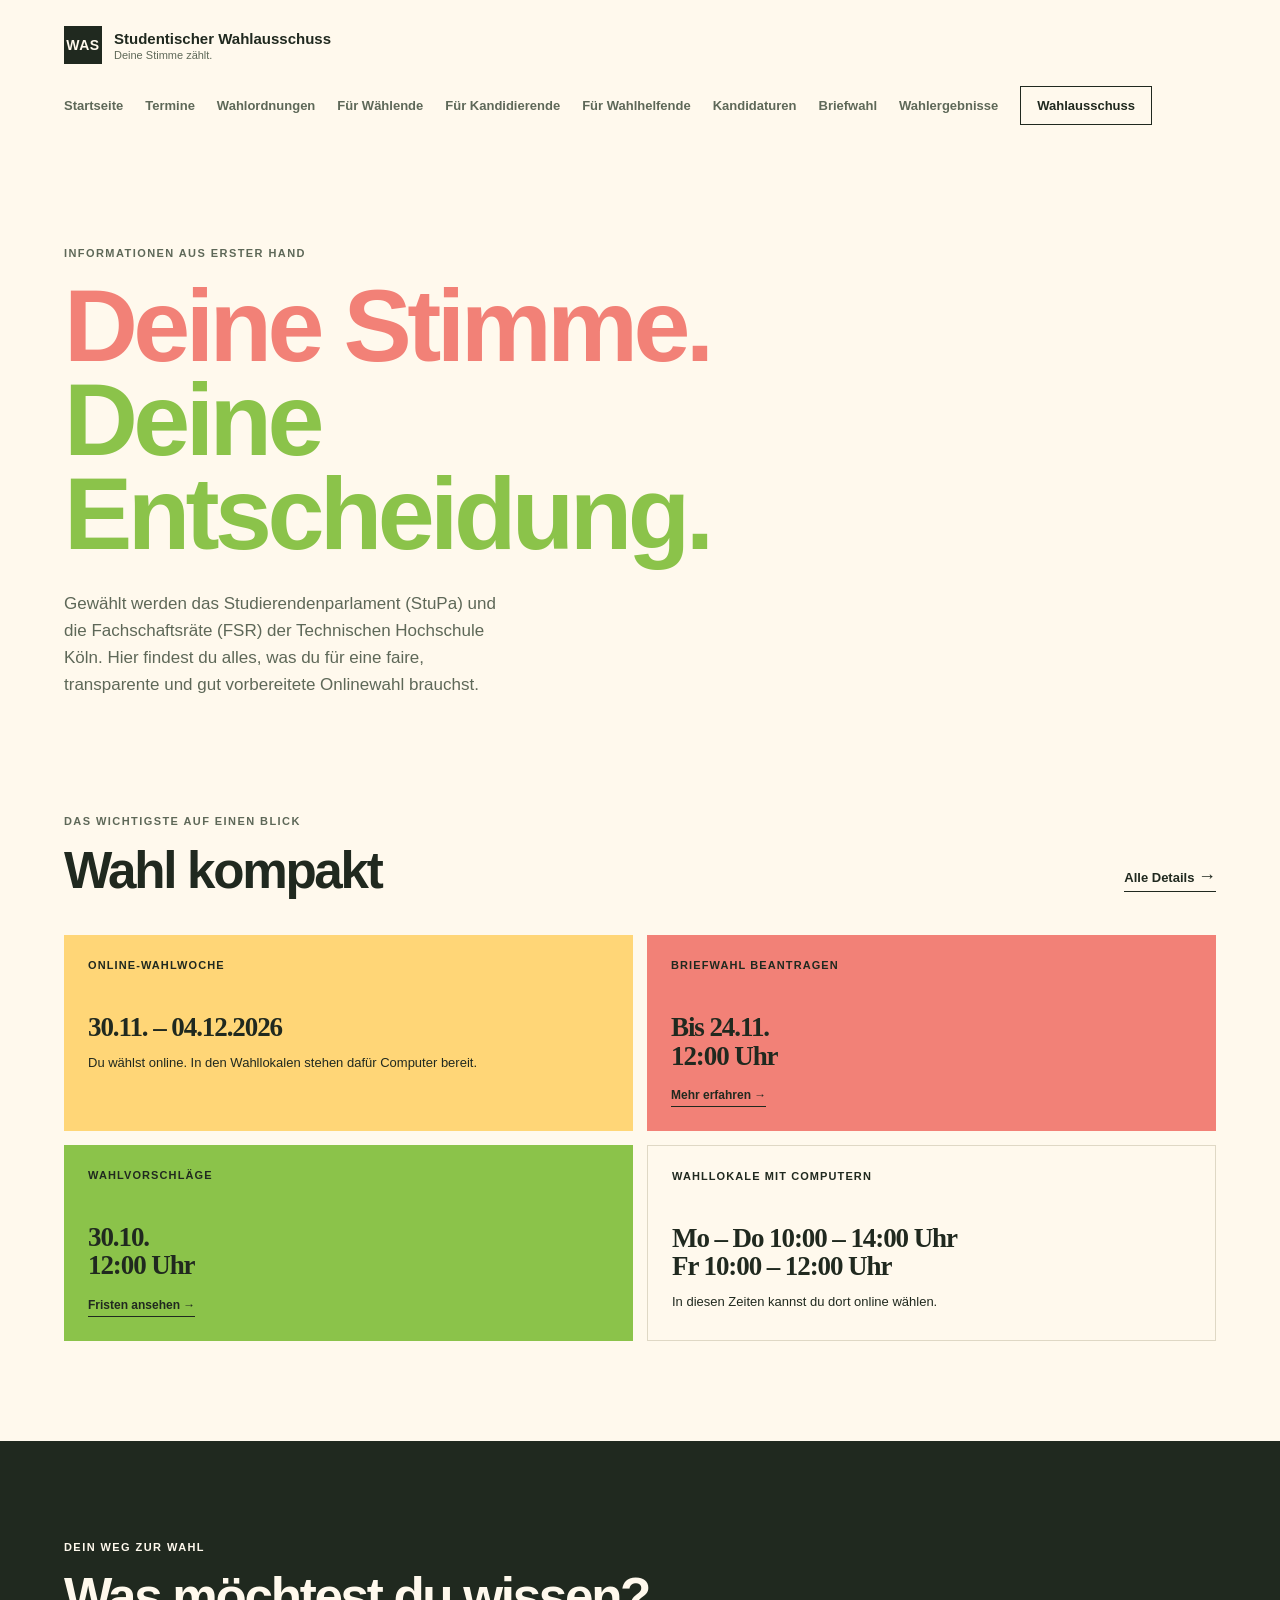
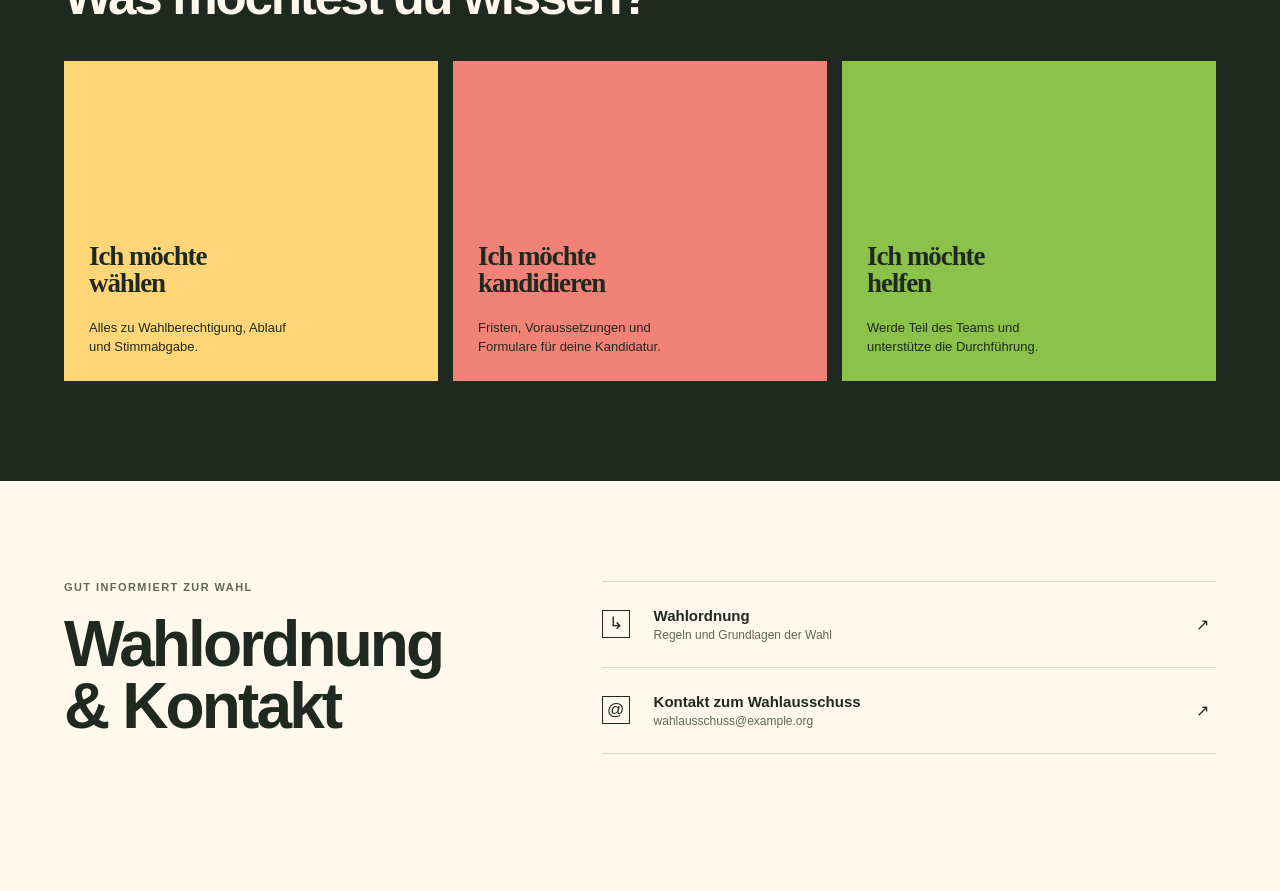
==== index.html @ cf27ba17 "Initial website for student election committee" ====
<!doctype html>
<html lang="de">
  <head>
    <meta charset="UTF-8" />
    <meta name="viewport" content="width=device-width, initial-scale=1.0" />
    <meta name="description" content="Informationen zur Wahl, den Fristen und dem Wahlausschuss." />
    <title>Wahlausschuss | Deine Wahl</title>
    <link rel="stylesheet" href="styles.css" />
    <script src="script.js" defer></script>
  </head>
  <body>
    <header class="site-header">
      <a class="brand" href="#start" aria-label="Startseite Studentischer Wahlausschuss">
        <span class="brand-mark">WAS</span>
        <span><strong>Studentischer Wahlausschuss</strong><small>Deine Stimme zählt.</small></span>
      </a>
      <button class="menu-toggle" type="button" aria-expanded="false" aria-controls="site-nav">Menü</button>
      <nav id="site-nav" class="site-nav" aria-label="Hauptnavigation">
        <a href="index.html">Startseite</a>
        <a href="termine.html">Termine</a>
        <a href="wahlordnungen.html">Wahlordnungen</a>
        <a href="waehlende.html">Für Wählende</a>
        <a href="kandidierende.html">Für Kandidierende</a>
        <a href="wahlhelfende.html">Für Wahlhelfende</a>
        <a href="kandidaturen.html">Kandidaturen</a>
        <a href="briefwahl.html">Briefwahl</a>
        <a href="wahlergebnisse.html">Wahlergebnisse</a>
        <a class="nav-cta" href="wahlausschuss.html">Wahlausschuss</a>
      </nav>
    </header>

    <main id="start">
      <section class="hero" aria-labelledby="hero-title">
        <div class="hero-copy">
          <p class="eyebrow">Informationen aus erster Hand</p>
          <h1 id="hero-title"><span>Deine Stimme.</span><br /><em>Deine Entscheidung.</em></h1>
          <p class="hero-intro">Gewählt werden das Studierendenparlament (StuPa) und die Fachschaftsräte (FSR) der Technischen Hochschule Köln. Hier findest du alles, was du für eine faire, transparente und gut vorbereitete Onlinewahl brauchst.</p>
        </div>
      </section>

      <section class="section facts-section" aria-labelledby="facts-title">
        <div class="section-heading compact"><p class="eyebrow">Das wichtigste auf einen Blick</p><h2 id="facts-title">Wahl kompakt</h2><a class="text-link" href="termine.html">Alle Details <span>→</span></a></div>
        <div class="facts-grid">
          <article class="fact-card fact-card-wide"><span class="fact-label">Online-Wahlwoche</span><strong>30.11. – 04.12.2026</strong><p>Du wählst online. In den Wahllokalen stehen dafür Computer bereit.</p></article>
          <article class="fact-card"><span class="fact-label">Briefwahl beantragen</span><strong>Bis 24.11.<br />12:00 Uhr</strong><a class="text-link" href="briefwahl.html">Mehr erfahren →</a></article>
          <article class="fact-card"><span class="fact-label">Wahlvorschläge</span><strong>30.10.<br />12:00 Uhr</strong><a class="text-link" href="termine.html">Fristen ansehen →</a></article>
          <article class="fact-card fact-card-wide"><span class="fact-label">Wahllokale mit Computern</span><strong>Mo – Do 10:00 – 14:00 Uhr<br />Fr 10:00 – 12:00 Uhr</strong><p>In diesen Zeiten kannst du dort online wählen.</p></article>
        </div>
      </section>

      <section id="wahl" class="section choice-section" aria-labelledby="wahl-title">
        <div class="section-heading compact"><p class="eyebrow">Dein Weg zur Wahl</p><h2 id="wahl-title">Was möchtest du wissen?</h2></div>
        <div class="choice-grid">
          <a class="choice-card choice-yellow" href="waehlende.html"><h3>Ich möchte wählen</h3><p>Alles zu Wahlberechtigung, Ablauf und Stimmabgabe.</p></a>
          <a class="choice-card choice-coral" href="kandidierende.html"><h3>Ich möchte kandidieren</h3><p>Fristen, Voraussetzungen und Formulare für deine Kandidatur.</p></a>
          <a class="choice-card choice-ink" href="wahlhelfende.html"><h3>Ich möchte helfen</h3><p>Werde Teil des Teams und unterstütze die Durchführung.</p></a>
        </div>
      </section>

      <section id="service" class="section service-section" aria-labelledby="service-title">
        <div><p class="eyebrow">Gut informiert zur Wahl</p><h2 id="service-title">Wahlordnung<br />& Kontakt</h2></div>
        <div class="resource-list">
          <a href="wahlordnungen.html"><span class="resource-icon">↳</span><span><strong>Wahlordnung</strong><small>Regeln und Grundlagen der Wahl</small></span><span>↗</span></a>
          <a id="kontakt" href="mailto:wahlausschuss@example.org"><span class="resource-icon">@</span><span><strong>Kontakt zum Wahlausschuss</strong><small>wahlausschuss@example.org</small></span><span>↗</span></a>
        </div>
      </section>
    </main>

    
  </body>
</html>
---- styles.css ----
.facts-grid { display: grid; gap: 14px; grid-template-columns: repeat(2, 1fr); }.fact-card { background: var(--yellow); min-height: 190px; padding: 24px; }.fact-card:nth-child(2) { background: var(--coral); }.fact-card:nth-child(3) { background: var(--green); }.fact-card:nth-child(4) { background: var(--paper); border: 1px solid var(--line); }.fact-label { display: block; font-size: 11px; font-weight: 700; letter-spacing: .1em; text-transform: uppercase; }.fact-card strong { display: block; font-family: 'Space Grotesk'; font-size: 27px; letter-spacing: -.04em; line-height: 1.05; margin-top: 42px; }.fact-card p { font-size: 13px; line-height: 1.4; margin: 12px 0 0; }.fact-card .text-link { font-size: 12px; margin-top: 18px; }
.location-grid { display: grid; gap: 14px; grid-template-columns: repeat(3, 1fr); margin-top: 58px; }.location-card { background: var(--green); min-height: 170px; padding: 24px; }.location-card:nth-child(2) { background: var(--coral); }.location-card:nth-child(3) { background: var(--yellow); }.location-card h2 { font-family: 'Space Grotesk'; font-size: 23px; margin: 34px 0 12px; }.location-card p { font-size: 14px; line-height: 1.5; margin: 0; }
@import url('https://fonts.googleapis.com/css2?family=DM+Sans:wght@400;500;600;700&family=Space+Grotesk:wght@500;600;700&display=swap');

:root { --paper: #fff9ed; --ink: #20291f; --muted: #5e6858; --line: #dfd8c5; --green: #8BC34A; --coral: #F28177; --yellow: #FFD677; }
* { box-sizing: border-box; }
html { scroll-behavior: smooth; }
body { margin: 0; color: var(--ink); background: var(--paper); font-family: 'DM Sans', sans-serif; }
a { color: inherit; text-decoration: none; }
.site-header { align-items: center; display: grid; grid-template-columns: 1fr auto; max-width: 1280px; margin: auto; padding: 26px 5vw; }
.brand { align-items: center; display: flex; gap: 12px; }
.brand-mark { align-items: center; background: var(--ink); color: var(--paper); display: inline-flex; font-family: 'Space Grotesk', sans-serif; font-size: 14px; font-weight: 700; height: 38px; justify-content: center; letter-spacing: .04em; width: 38px; }
.brand strong, .brand small { display: block; }.brand strong { font-size: 15px; }.brand small { color: var(--muted); font-size: 11px; margin-top: 2px; }
.site-nav { align-items: center; display: flex; flex-wrap: wrap; font-size: 13px; font-weight: 600; gap: 12px 22px; grid-column: 1 / -1; justify-content: flex-start; margin-top: 22px; }.site-nav a:not(.nav-cta) { color: var(--muted); }.nav-cta { border: 1px solid var(--ink); padding: 11px 16px; }
.menu-toggle { display: none; }
.hero { margin: 60px auto 0; max-width: 1280px; min-height: 390px; padding: 0 5vw; }.hero-copy { max-width: 860px; padding-top: 36px; }.eyebrow { color: var(--muted); font-size: 11px; font-weight: 700; letter-spacing: .13em; margin: 0 0 20px; text-transform: uppercase; }
h1, h2, h3, p { margin-top: 0; } h1, h2 { font-family: 'Space Grotesk', sans-serif; letter-spacing: -.045em; }
h1 { font-size: clamp(54px, 8vw, 108px); line-height: .92; margin-bottom: 28px; max-width: 800px; } h1 span { color: var(--coral); } h1 em { color: var(--green); font-style: normal; }.hero-intro { color: var(--muted); font-size: 17px; line-height: 1.6; max-width: 440px; }
.hero-actions { align-items: center; display: flex; gap: 28px; margin-top: 35px; }.button { display: inline-flex; gap: 28px; padding: 15px 18px; }.button-dark { background: var(--ink); color: var(--paper); }.button span, .text-link span { font-size: 18px; }.text-link { border-bottom: 1px solid currentColor; font-size: 13px; font-weight: 700; padding-bottom: 4px; }
.section { max-width: 1280px; margin: auto; padding: 100px 5vw; }.section-heading { align-items: end; display: grid; grid-template-columns: 1fr auto; margin-bottom: 35px; }.section-heading .eyebrow, .section-heading h2 { grid-column: 1; }.section-heading .eyebrow { margin-bottom: 14px; }.section-heading h2 { font-size: clamp(35px, 4vw, 54px); margin-bottom: 0; }.section-heading .text-link { grid-column: 2; grid-row: 2; margin-bottom: 8px; }
.timeline { border-top: 1px solid var(--line); }.timeline-item { align-items: center; border-bottom: 1px solid var(--line); display: grid; gap: 35px; grid-template-columns: 140px 1fr 30px; min-height: 120px; padding: 15px 0; }.timeline-item time { align-items: baseline; display: flex; gap: 9px; }.timeline-item time b { font-family: 'Space Grotesk'; font-size: 38px; }.timeline-item time span { color: var(--muted); font-size: 12px; }.timeline-item h3 { font-size: 18px; margin-bottom: 6px; }.timeline-item p { color: var(--muted); font-size: 13px; margin: 0; }.tag { background: var(--green); font-size: 10px; font-weight: 700; padding: 5px 8px; text-transform: uppercase; }.is-current h3 { margin-top: 10px; }.item-arrow { font-size: 22px; }
.choice-section { background: var(--ink); max-width: none; padding-left: max(5vw, calc((100vw - 1180px) / 2)); padding-right: max(5vw, calc((100vw - 1180px) / 2)); }.choice-section h2, .choice-section .eyebrow { color: var(--paper); }.choice-grid { display: grid; gap: 15px; grid-template-columns: repeat(3, 1fr); }.choice-card { min-height: 320px; padding: 25px; position: relative; transition: transform .2s ease; }.choice-card:hover { transform: translateY(-6px); }.choice-yellow { background: var(--yellow); }.choice-coral { background: var(--coral); }.choice-ink { background: var(--green); }.card-number { font-size: 11px; font-weight: 700; }.card-icon { font-size: 31px; position: absolute; right: 24px; top: 22px; }.choice-card h3 { bottom: 84px; font-family: 'Space Grotesk'; font-size: 27px; letter-spacing: -.04em; line-height: 1; margin: 0; position: absolute; max-width: 180px; }.choice-card p { bottom: 25px; font-size: 13px; line-height: 1.4; margin: 0; max-width: 220px; position: absolute; }.card-arrow { bottom: 24px; font-size: 23px; position: absolute; right: 25px; }
.service-section { display: grid; gap: 10vw; grid-template-columns: .8fr 1.2fr; }.service-section h2 { font-size: clamp(40px, 5vw, 67px); line-height: .98; }.resource-list { border-top: 1px solid var(--line); }.resource-list a { align-items: center; border-bottom: 1px solid var(--line); display: grid; gap: 18px; grid-template-columns: 34px 1fr 20px; min-height: 86px; }.resource-icon { border: 1px solid var(--ink); font-size: 17px; height: 28px; line-height: 26px; text-align: center; width: 28px; }.resource-list strong, .resource-list small { display: block; }.resource-list strong { font-size: 15px; }.resource-list small { color: var(--muted); font-size: 12px; margin-top: 4px; }.site-footer { border-top: 1px solid var(--line); color: var(--muted); display: flex; font-size: 11px; gap: 30px; justify-content: space-between; margin: 0 5vw; padding: 24px 0; }
@media (max-width: 700px) { .site-header { display: flex; padding: 20px 6vw; }.menu-toggle { background: none; border: 1px solid var(--ink); display: block; font: inherit; font-size: 12px; padding: 9px 12px; }.site-nav { background: var(--paper); border-bottom: 1px solid var(--line); display: none; flex-direction: column; gap: 20px; grid-column: auto; left: 0; margin-top: 0; padding: 25px 6vw; position: absolute; right: 0; top: 78px; z-index: 3; }.site-nav.is-open { display: flex; }.hero { display: block; margin-top: 25px; min-height: auto; padding: 0 6vw 70px; }.hero-copy { padding-top: 25px; }.section { padding: 70px 6vw; }.section-heading { display: block; }.section-heading .text-link { display: inline-block; margin-top: 22px; }.timeline-item { gap: 15px; grid-template-columns: 95px 1fr 20px; }.timeline-item time { display: block; }.timeline-item time b, .timeline-item time span { display: block; }.timeline-item time b { font-size: 30px; }.timeline-item h3 { font-size: 15px; }.choice-grid, .service-section { grid-template-columns: 1fr; }.choice-card { min-height: 250px; }.service-section { gap: 45px; }.site-footer { align-items: flex-start; flex-direction: column; gap: 8px; margin: 0 6vw; } }

.page-main { min-height: calc(100vh - 150px); }
.page-hero { background: var(--yellow); margin: 55px auto 0; max-width: 1180px; padding: 74px 7vw 82px; }
.page-hero.color-coral { background: var(--coral); }
.page-hero.color-green { background: var(--green); }
.page-callout { margin: 58px auto; max-width: 1180px; padding: 0 7vw; }.page-callout .callout { margin-top: 0; padding: 28px; }.page-callout .callout-coral { background: var(--coral); }.page-callout .callout-coral p { color: var(--ink); }
.briefwahl-copy { align-items: start; gap: 80px; }.briefwahl-copy > div { max-width: 460px; }.briefwahl-copy h2 { font-size: 28px; }.briefwahl-copy ul { color: var(--muted); display: grid; font-size: 14px; gap: 8px; line-height: 1.6; margin: 18px 0 22px; padding-left: 20px; }.briefwahl-copy li { font-size: inherit; padding-left: 4px; }.briefwahl-deadline { color: var(--ink) !important; font-family: 'DM Sans', sans-serif; font-size: clamp(16px, 7vw, 28px) !important; letter-spacing: 0; line-height: 1.2; margin: 18px 0 !important; white-space: nowrap; }
.briefwahl-copy { margin-top: -44px; }
.page-hero h1 { font-size: clamp(52px, 8vw, 94px); margin-bottom: 24px; }
.page-hero h1 em { color: var(--ink); }
.page-hero > p:last-child { font-size: 17px; line-height: 1.6; max-width: 500px; }
.page-content { margin: 0 auto; max-width: 1180px; padding: 74px 7vw 110px; }
.info-block { align-items: center; display: grid; gap: 45px; grid-template-columns: 150px 1fr; }
.highlight-block { background: var(--paper); border: 1px solid var(--line); padding: 28px; }
.date-big { font-family: 'Space Grotesk'; font-size: 58px; line-height: .88; }.date-big small { font-family: 'DM Sans'; font-size: 11px; letter-spacing: .1em; }
.info-block h2, .detail-list h2, .text-columns h2, .step-grid h2, .callout h2 { font-family: 'Space Grotesk'; font-size: 24px; letter-spacing: -.035em; margin: 14px 0 8px; }.info-block p, .detail-list p, .text-columns p, .step-grid p, .callout p { color: var(--muted); font-size: 14px; line-height: 1.6; margin-bottom: 0; }
.detail-list { border-top: 1px solid var(--line); margin-top: 48px; }.detail-list article { align-items: start; border-bottom: 1px solid var(--line); display: grid; gap: 40px; grid-template-columns: 145px 1fr; padding: 28px 0; }.detail-list time { font-family: 'Space Grotesk'; font-size: 18px; font-weight: 700; }.detail-list h2 { margin-top: 0; }
.resource-page { display: grid; gap: 14px; }.resource-panel { align-items: start; border-bottom: 1px solid var(--line); border-top: 1px solid var(--line); display: grid; gap: 18px; grid-template-columns: 35px 1fr; min-height: 90px; padding: 16px 0; }.resource-panel + .resource-panel { border-top: 0; }.resource-panel strong, .resource-panel small { display: block; }.resource-panel strong { font-size: 16px; }.resource-panel small { color: var(--muted); font-size: 12px; margin-top: 5px; }.resource-icon { align-items: center; display: inline-flex; height: 28px; justify-content: center; width: 28px; }.envelope-icon { border: 1px solid var(--ink); position: relative; }.envelope-icon::before, .envelope-icon::after { border-top: 1px solid var(--ink); content: ''; position: absolute; top: 10px; width: 13px; }.envelope-icon::before { left: 1px; transform: rotate(32deg); }.envelope-icon::after { right: 1px; transform: rotate(-32deg); }
.address-list .resource-panel > span:nth-child(2) { display: grid; align-content: start; gap: 8px; }.address-list .resource-panel strong + small { margin-top: 0; }.address-list .resource-panel small { white-space: nowrap; }.address-list .resource-panel small a { border: 0; display: inline; min-height: 0; padding: 0; white-space: inherit; }
.address-list { margin-top: 48px; }
.briefwahl-followup { margin-top: 48px !important; }.briefwahl-followup address { color: var(--muted); font-size: 14px; font-style: normal; line-height: 1.6; margin-top: 18px; }
.briefwahl-followup address { font-weight: 700; }
.candidate-content { padding-top: 58px; }.candidate-deadline { background: var(--coral); padding: 28px; }.candidate-deadline strong { display: block; font-family: 'Space Grotesk'; font-size: clamp(28px, 4vw, 48px); letter-spacing: -.04em; margin: 18px 0 10px; }.candidate-deadline p { color: var(--ink); font-size: 14px; line-height: 1.6; margin: 0; max-width: 650px; }.candidate-columns { margin-top: 58px; }.candidate-columns h2, .candidate-section h2 { margin-top: 0; }.candidate-steps { color: var(--muted); display: grid; gap: 14px; font-size: 14px; line-height: 1.6; margin: 0; padding-left: 22px; }.candidate-section { border-top: 1px solid var(--line); margin-top: 70px; padding-top: 45px; }.candidate-section > .eyebrow { margin-bottom: 14px; }.candidate-section > h2 { font-size: clamp(28px, 4vw, 42px); margin-bottom: 18px; }.candidate-section > p { color: var(--muted); font-size: 14px; line-height: 1.6; max-width: 720px; }.support-grid { display: grid; gap: 14px; grid-template-columns: repeat(2, minmax(0, 1fr)); margin: 30px 0; max-width: 720px; }.support-grid > div { align-items: center; background: var(--green); display: flex; gap: 18px; padding: 22px; }.support-grid > div:last-child { background: var(--yellow); }.support-grid strong { font-family: 'Space Grotesk'; font-size: 48px; letter-spacing: -.05em; }.support-grid span { font-size: 13px; line-height: 1.35; }.candidate-documents { border-top: 0; padding-top: 0; }.document-list { border-top: 1px solid var(--line); margin-top: 30px; max-width: 820px; }.document-list > div { align-items: center; border-bottom: 1px solid var(--line); display: grid; gap: 18px; grid-template-columns: 35px 1fr; min-height: 80px; }.document-list strong, .document-list small { display: block; }.document-list strong { font-size: 15px; }.document-list small { color: var(--muted); font-size: 12px; margin-top: 4px; }.self-presentation { background: var(--paper); border: 1px solid var(--line); padding: 34px; }.candidate-content > .callout { margin-top: 50px; }
.document-page { padding-top: 58px; }.document-intro h2 { font-size: 28px; margin: 0 0 10px; }.document-intro > p:last-child { color: var(--muted); font-size: 14px; line-height: 1.6; }.document-list-large { max-width: none; margin-top: 42px; }.document-list-large > a { align-items: center; border-bottom: 1px solid var(--line); display: grid; gap: 18px; grid-template-columns: 50px 1fr 25px; min-height: 92px; padding: 14px 0; }.document-list-large > a:first-child { border-top: 1px solid var(--line); }.document-list-large .resource-icon { background: var(--ink); color: var(--paper); font-size: 9px; font-weight: 700; height: 30px; letter-spacing: .04em; width: 38px; }.document-list-large strong, .document-list-large small { display: block; }.document-list-large strong { font-size: 16px; }.document-list-large small { color: var(--muted); font-size: 12px; margin-top: 5px; }.document-list-large > a > span:last-child { font-size: 22px; }
.document-placeholder { cursor: default; opacity: .7; }.document-placeholder > span:last-child { color: var(--muted); }.candidatures-note { margin-top: 58px; }
.voter-content { padding-top: 58px; }.voter-columns { margin-top: 0; }.voter-columns h2, .voter-section > h2 { margin-top: 0; }.voter-section { border-top: 1px solid var(--line); margin-top: 70px; padding-top: 45px; }.voter-section > .eyebrow { margin-bottom: 14px; }.voter-section > h2 { font-size: clamp(28px, 4vw, 42px); margin-bottom: 18px; }.voter-section > p { color: var(--muted); font-size: 14px; line-height: 1.6; max-width: 760px; }.voter-election { background: var(--paper); border: 1px solid var(--line); padding: 34px; }.voter-time { background: var(--green); margin-top: 30px; max-width: 620px; padding: 22px; }.voter-time strong { display: block; font-family: 'Space Grotesk'; font-size: clamp(28px, 4vw, 45px); letter-spacing: -.04em; margin: 14px 0 6px; }.voter-time p { font-size: 13px; margin: 0; }.opening-hours { margin-top: 28px; }.voter-briefwahl { background: var(--yellow); padding: 34px; }.voter-briefwahl > p { color: var(--ink); }.voter-briefwahl .button { margin-top: 14px; }.voter-newspaper .resource-panel { max-width: 700px; margin-top: 28px; }.voter-newspaper .resource-panel .resource-icon { background: var(--ink); color: var(--paper); font-size: 9px; font-weight: 700; height: 30px; width: 38px; }
.helper-content { padding-top: 58px; }.helper-callout { background: var(--coral); padding: 28px; }.helper-callout strong { display: block; font-family: 'Space Grotesk'; font-size: clamp(32px, 5vw, 56px); letter-spacing: -.05em; margin: 18px 0 10px; }.helper-callout p { color: var(--ink); font-size: 14px; line-height: 1.6; margin: 0; max-width: 650px; }.helper-columns { margin-top: 58px; }.helper-columns h2, .helper-section > h2 { margin-top: 0; }.helper-section { border-top: 1px solid var(--line); margin-top: 70px; padding-top: 45px; }.helper-section > .eyebrow { margin-bottom: 14px; }.helper-section > h2 { font-size: clamp(28px, 4vw, 42px); margin-bottom: 18px; }.helper-section > p { color: var(--muted); font-size: 14px; line-height: 1.6; max-width: 760px; }.helper-role-grid { display: grid; gap: 14px; grid-template-columns: repeat(2, 1fr); }.helper-role-grid article { background: var(--green); min-height: 300px; padding: 25px; }.helper-role-grid article:last-child { background: var(--yellow); }.helper-role-grid article > span { font-family: 'Space Grotesk'; font-size: 14px; font-weight: 700; }.helper-role-grid h3 { font-family: 'Space Grotesk'; font-size: 25px; margin: 56px 0 12px; }.helper-role-grid p { color: var(--ink); font-size: 14px; line-height: 1.55; }.helper-role-grid strong, .helper-role-grid small { display: block; }.helper-role-grid strong { font-family: 'Space Grotesk'; font-size: 21px; margin-top: 24px; }.helper-role-grid small { font-size: 12px; line-height: 1.5; margin-top: 5px; }.helper-list { color: var(--muted); display: grid; gap: 12px; font-size: 14px; line-height: 1.55; max-width: 760px; padding-left: 22px; }.helper-pay { background: var(--paper); border: 1px solid var(--line); padding: 34px; }.helper-pay > p { color: var(--ink); }.helper-apply { padding-bottom: 20px; }.helper-apply .button { margin-top: 10px; }.helper-pdf { max-width: 700px; margin-top: 30px; }
.committee-content { padding-top: 58px; }.committee-intro { max-width: 760px; }.committee-intro p, .committee-contact > p { color: var(--muted); font-size: 16px; line-height: 1.7; }.committee-section { border-top: 1px solid var(--line); margin-top: 70px; padding-top: 45px; }.committee-section > .eyebrow { margin-bottom: 14px; }.committee-section h2 { font-size: clamp(28px, 4vw, 42px); margin: 0 0 24px; }.member-list { border-top: 1px solid var(--line); list-style: none; margin: 0; max-width: 760px; padding: 0; }.member-list li { align-items: baseline; border-bottom: 1px solid var(--line); display: flex; font-size: 16px; justify-content: space-between; padding: 14px 0; }.member-list li span { color: var(--muted); font-size: 12px; }.committee-contact address { color: var(--muted); font-size: 14px; font-style: normal; line-height: 1.7; margin: 25px 0; }.contact-email { font-size: 17px; font-weight: 700; }
.candidate-note { margin-top: 28px !important; }
.text-columns { display: grid; gap: 70px; grid-template-columns: repeat(2, 1fr); margin-top: 70px; }.text-columns h2 { font-size: 28px; margin-top: 0; }.text-link { display: inline-block; margin-top: 20px; }.step-grid { display: grid; gap: 14px; grid-template-columns: repeat(3, 1fr); }.step-grid article { background: var(--paper); border-top: 4px solid var(--green); min-height: 220px; padding: 24px; }.step-grid article:nth-child(2) { border-color: var(--coral); }.step-grid article:nth-child(3) { border-color: var(--yellow); }.step-grid article > span { font-family: 'Space Grotesk'; font-size: 15px; font-weight: 700; }.step-grid h2 { font-size: 22px; margin-top: 50px; }.callout { background: var(--yellow); margin-top: 55px; padding: 30px; }.callout h2 { margin-top: 0; }.result-status { align-items: center; background: var(--green); display: flex; gap: 18px; padding: 25px; }.status-dot { background: var(--ink); border-radius: 50%; height: 12px; width: 12px; }.result-status strong { font-family: 'Space Grotesk'; font-size: 18px; }.result-status p { margin: 5px 0 0; }

@media (max-width: 700px) { .page-hero { margin-top: 25px; padding: 55px 6vw 60px; }.page-content { padding: 55px 6vw 80px; }.page-callout { margin: 40px auto; }.info-block, .detail-list article { gap: 20px; grid-template-columns: 90px 1fr; }.date-big { font-size: 42px; }.step-grid, .text-columns, .facts-grid, .location-grid { grid-template-columns: 1fr; }.text-columns { gap: 42px; margin-top: 45px; }.briefwahl-copy { margin-top: -27px; }.step-grid h2 { margin-top: 35px; } }

.page-content .briefwahl-copy { margin-top: -2px; }
@media (max-width: 700px) { .page-content .briefwahl-copy { margin-top: -5px; } }
@media (max-width: 700px) { .candidate-content { padding-top: 40px; }.candidate-columns { margin-top: 42px; }.support-grid { grid-template-columns: 1fr; }.self-presentation { padding: 25px; }.voter-content { padding-top: 40px; }.voter-election, .voter-briefwahl { padding: 25px; }.voter-section { margin-top: 48px; padding-top: 34px; } }
@media (max-width: 700px) { .helper-content { padding-top: 40px; }.helper-columns { margin-top: 42px; }.helper-role-grid { grid-template-columns: 1fr; }.helper-pay { padding: 25px; } }
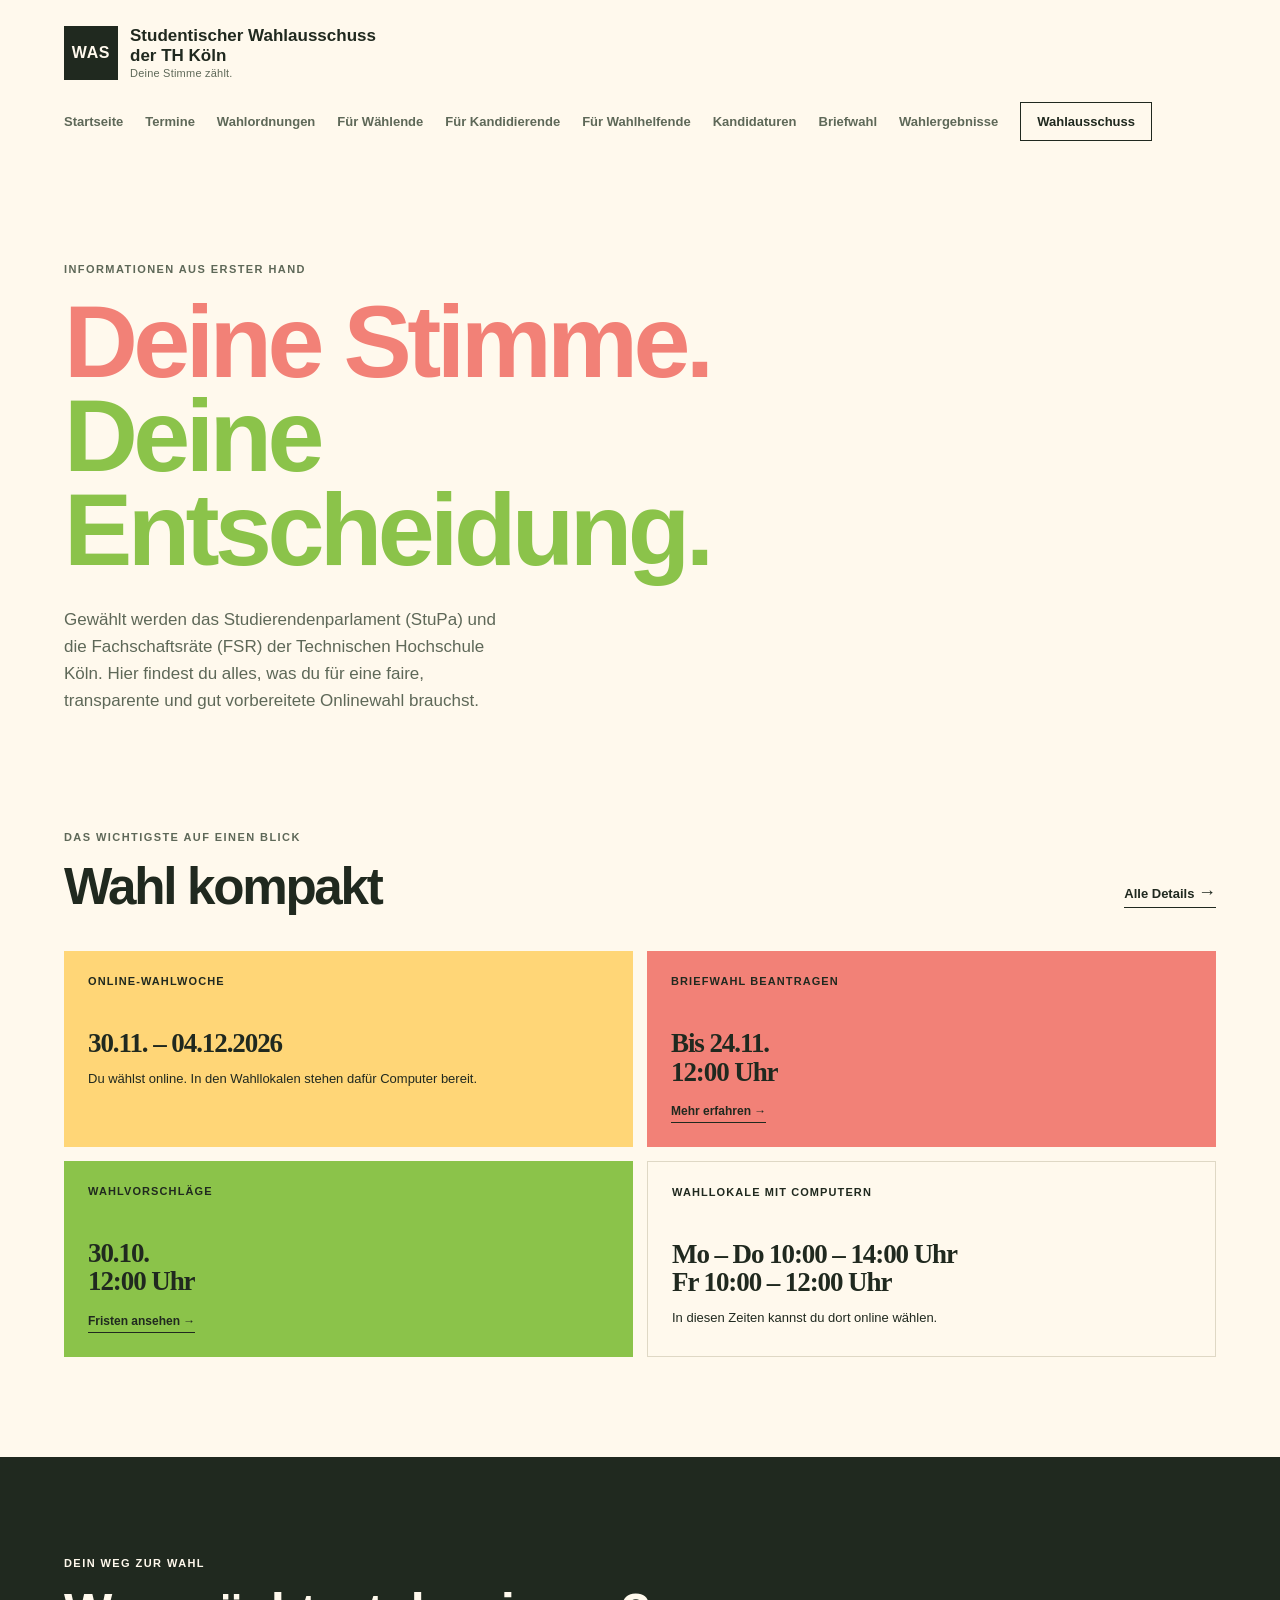
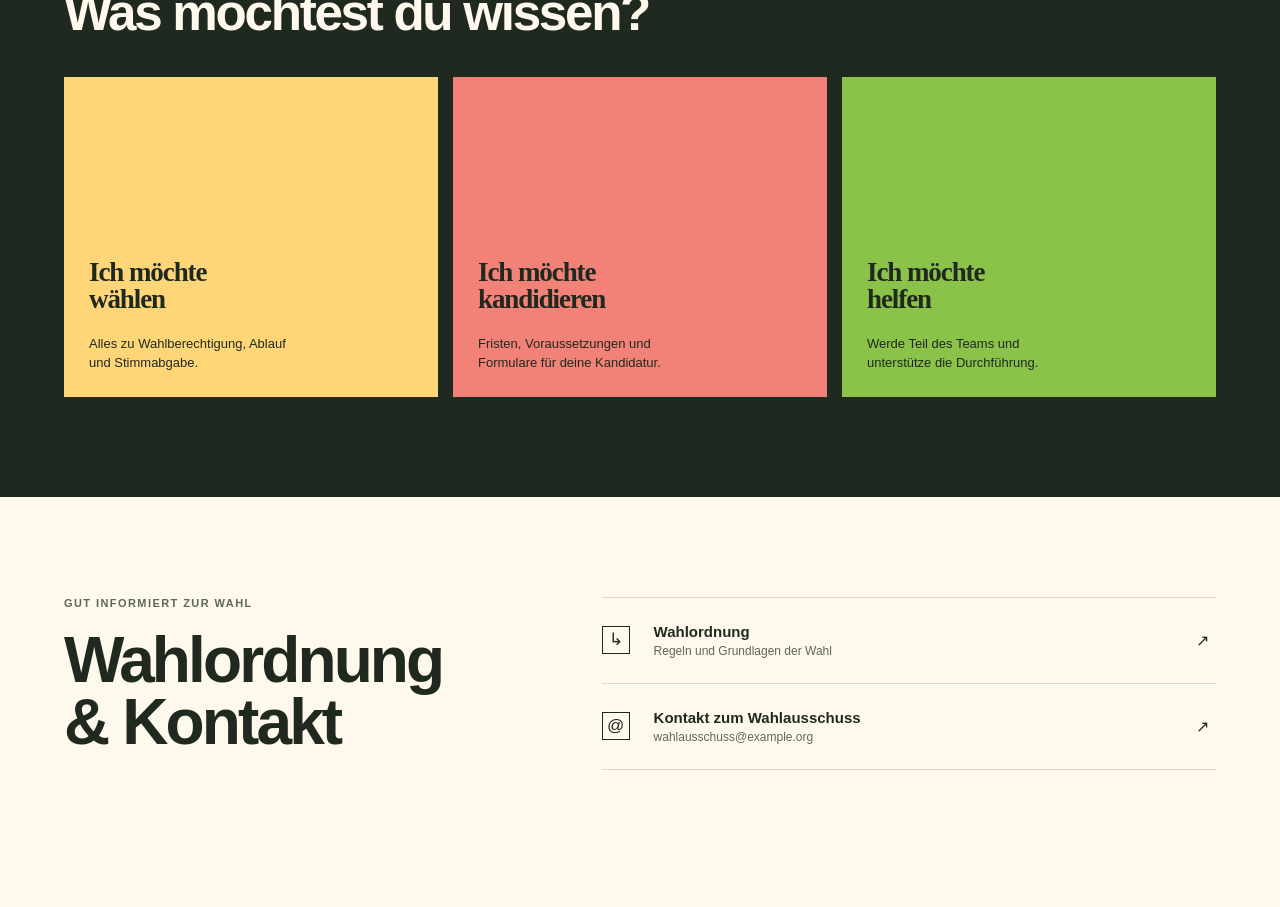
==== commit 45ccaf49: "Aktualisiere Website-Inhalte und Layout" ====
--- a/index.html
+++ b/index.html
@@ -12,7 +12,7 @@
     <header class="site-header">
       <a class="brand" href="#start" aria-label="Startseite Studentischer Wahlausschuss">
         <span class="brand-mark">WAS</span>
-        <span><strong>Studentischer Wahlausschuss</strong><small>Deine Stimme zählt.</small></span>
+        <span><strong>Studentischer Wahlausschuss</strong><strong>der TH Köln</strong><small>Deine Stimme zählt.</small></span>
       </a>
       <button class="menu-toggle" type="button" aria-expanded="false" aria-controls="site-nav">Menü</button>
       <nav id="site-nav" class="site-nav" aria-label="Hauptnavigation">
--- a/styles.css
+++ b/styles.css
@@ -9,8 +9,8 @@
 a { color: inherit; text-decoration: none; }
 .site-header { align-items: center; display: grid; grid-template-columns: 1fr auto; max-width: 1280px; margin: auto; padding: 26px 5vw; }
 .brand { align-items: center; display: flex; gap: 12px; }
-.brand-mark { align-items: center; background: var(--ink); color: var(--paper); display: inline-flex; font-family: 'Space Grotesk', sans-serif; font-size: 14px; font-weight: 700; height: 38px; justify-content: center; letter-spacing: .04em; width: 38px; }
-.brand strong, .brand small { display: block; }.brand strong { font-size: 15px; }.brand small { color: var(--muted); font-size: 11px; margin-top: 2px; }
+.brand-mark { align-items: center; background: var(--ink); color: var(--paper); display: inline-flex; flex: 0 0 54px; font-family: 'Space Grotesk', sans-serif; font-size: 16px; font-weight: 700; height: 54px; justify-content: center; letter-spacing: .04em; width: 54px; }
+.brand strong, .brand small { display: block; }.brand strong { font-size: 17px; line-height: 1.05; }.brand strong + strong { margin-top: 2px; }.brand small { color: var(--muted); font-size: 11px; letter-spacing: .02em; margin-top: 3px; }
 .site-nav { align-items: center; display: flex; flex-wrap: wrap; font-size: 13px; font-weight: 600; gap: 12px 22px; grid-column: 1 / -1; justify-content: flex-start; margin-top: 22px; }.site-nav a:not(.nav-cta) { color: var(--muted); }.nav-cta { border: 1px solid var(--ink); padding: 11px 16px; }
 .menu-toggle { display: none; }
 .hero { margin: 60px auto 0; max-width: 1280px; min-height: 390px; padding: 0 5vw; }.hero-copy { max-width: 860px; padding-top: 36px; }.eyebrow { color: var(--muted); font-size: 11px; font-weight: 700; letter-spacing: .13em; margin: 0 0 20px; text-transform: uppercase; }
@@ -21,7 +21,7 @@
 .timeline { border-top: 1px solid var(--line); }.timeline-item { align-items: center; border-bottom: 1px solid var(--line); display: grid; gap: 35px; grid-template-columns: 140px 1fr 30px; min-height: 120px; padding: 15px 0; }.timeline-item time { align-items: baseline; display: flex; gap: 9px; }.timeline-item time b { font-family: 'Space Grotesk'; font-size: 38px; }.timeline-item time span { color: var(--muted); font-size: 12px; }.timeline-item h3 { font-size: 18px; margin-bottom: 6px; }.timeline-item p { color: var(--muted); font-size: 13px; margin: 0; }.tag { background: var(--green); font-size: 10px; font-weight: 700; padding: 5px 8px; text-transform: uppercase; }.is-current h3 { margin-top: 10px; }.item-arrow { font-size: 22px; }
 .choice-section { background: var(--ink); max-width: none; padding-left: max(5vw, calc((100vw - 1180px) / 2)); padding-right: max(5vw, calc((100vw - 1180px) / 2)); }.choice-section h2, .choice-section .eyebrow { color: var(--paper); }.choice-grid { display: grid; gap: 15px; grid-template-columns: repeat(3, 1fr); }.choice-card { min-height: 320px; padding: 25px; position: relative; transition: transform .2s ease; }.choice-card:hover { transform: translateY(-6px); }.choice-yellow { background: var(--yellow); }.choice-coral { background: var(--coral); }.choice-ink { background: var(--green); }.card-number { font-size: 11px; font-weight: 700; }.card-icon { font-size: 31px; position: absolute; right: 24px; top: 22px; }.choice-card h3 { bottom: 84px; font-family: 'Space Grotesk'; font-size: 27px; letter-spacing: -.04em; line-height: 1; margin: 0; position: absolute; max-width: 180px; }.choice-card p { bottom: 25px; font-size: 13px; line-height: 1.4; margin: 0; max-width: 220px; position: absolute; }.card-arrow { bottom: 24px; font-size: 23px; position: absolute; right: 25px; }
 .service-section { display: grid; gap: 10vw; grid-template-columns: .8fr 1.2fr; }.service-section h2 { font-size: clamp(40px, 5vw, 67px); line-height: .98; }.resource-list { border-top: 1px solid var(--line); }.resource-list a { align-items: center; border-bottom: 1px solid var(--line); display: grid; gap: 18px; grid-template-columns: 34px 1fr 20px; min-height: 86px; }.resource-icon { border: 1px solid var(--ink); font-size: 17px; height: 28px; line-height: 26px; text-align: center; width: 28px; }.resource-list strong, .resource-list small { display: block; }.resource-list strong { font-size: 15px; }.resource-list small { color: var(--muted); font-size: 12px; margin-top: 4px; }.site-footer { border-top: 1px solid var(--line); color: var(--muted); display: flex; font-size: 11px; gap: 30px; justify-content: space-between; margin: 0 5vw; padding: 24px 0; }
-@media (max-width: 700px) { .site-header { display: flex; padding: 20px 6vw; }.menu-toggle { background: none; border: 1px solid var(--ink); display: block; font: inherit; font-size: 12px; padding: 9px 12px; }.site-nav { background: var(--paper); border-bottom: 1px solid var(--line); display: none; flex-direction: column; gap: 20px; grid-column: auto; left: 0; margin-top: 0; padding: 25px 6vw; position: absolute; right: 0; top: 78px; z-index: 3; }.site-nav.is-open { display: flex; }.hero { display: block; margin-top: 25px; min-height: auto; padding: 0 6vw 70px; }.hero-copy { padding-top: 25px; }.section { padding: 70px 6vw; }.section-heading { display: block; }.section-heading .text-link { display: inline-block; margin-top: 22px; }.timeline-item { gap: 15px; grid-template-columns: 95px 1fr 20px; }.timeline-item time { display: block; }.timeline-item time b, .timeline-item time span { display: block; }.timeline-item time b { font-size: 30px; }.timeline-item h3 { font-size: 15px; }.choice-grid, .service-section { grid-template-columns: 1fr; }.choice-card { min-height: 250px; }.service-section { gap: 45px; }.site-footer { align-items: flex-start; flex-direction: column; gap: 8px; margin: 0 6vw; } }
+@media (max-width: 700px) { .site-header { display: flex; justify-content: space-between; padding: 20px 6vw; position: relative; }.brand-mark { flex-basis: 50px; height: 50px; width: 50px; }.brand strong { font-size: 15px; }.menu-toggle { background: none; border: 1px solid var(--ink); display: block; flex: 0 0 auto; font: inherit; font-size: 12px; margin-left: auto; padding: 9px 12px; }.site-nav { background: var(--paper); border: 1px solid var(--line); display: none; flex-direction: column; gap: 20px; grid-column: auto; left: auto; margin-top: 0; padding: 25px; position: absolute; right: 6vw; top: 78px; width: min(320px, calc(100vw - 12vw)); z-index: 3; }.site-nav.is-open { display: flex; }.hero { display: block; margin-top: 25px; min-height: auto; padding: 0 6vw 70px; }.hero-copy { padding-top: 25px; }.section { padding: 70px 6vw; }.section-heading { display: block; }.section-heading .text-link { display: inline-block; margin-top: 22px; }.timeline-item { gap: 15px; grid-template-columns: 95px 1fr 20px; }.timeline-item time { display: block; }.timeline-item time b, .timeline-item time span { display: block; }.timeline-item time b { font-size: 30px; }.timeline-item h3 { font-size: 15px; }.choice-grid, .service-section { grid-template-columns: 1fr; }.choice-card { min-height: 250px; }.service-section { gap: 45px; }.site-footer { align-items: flex-start; flex-direction: column; gap: 8px; margin: 0 6vw; } }
 
 .page-main { min-height: calc(100vh - 150px); }
 .page-hero { background: var(--yellow); margin: 55px auto 0; max-width: 1180px; padding: 74px 7vw 82px; }
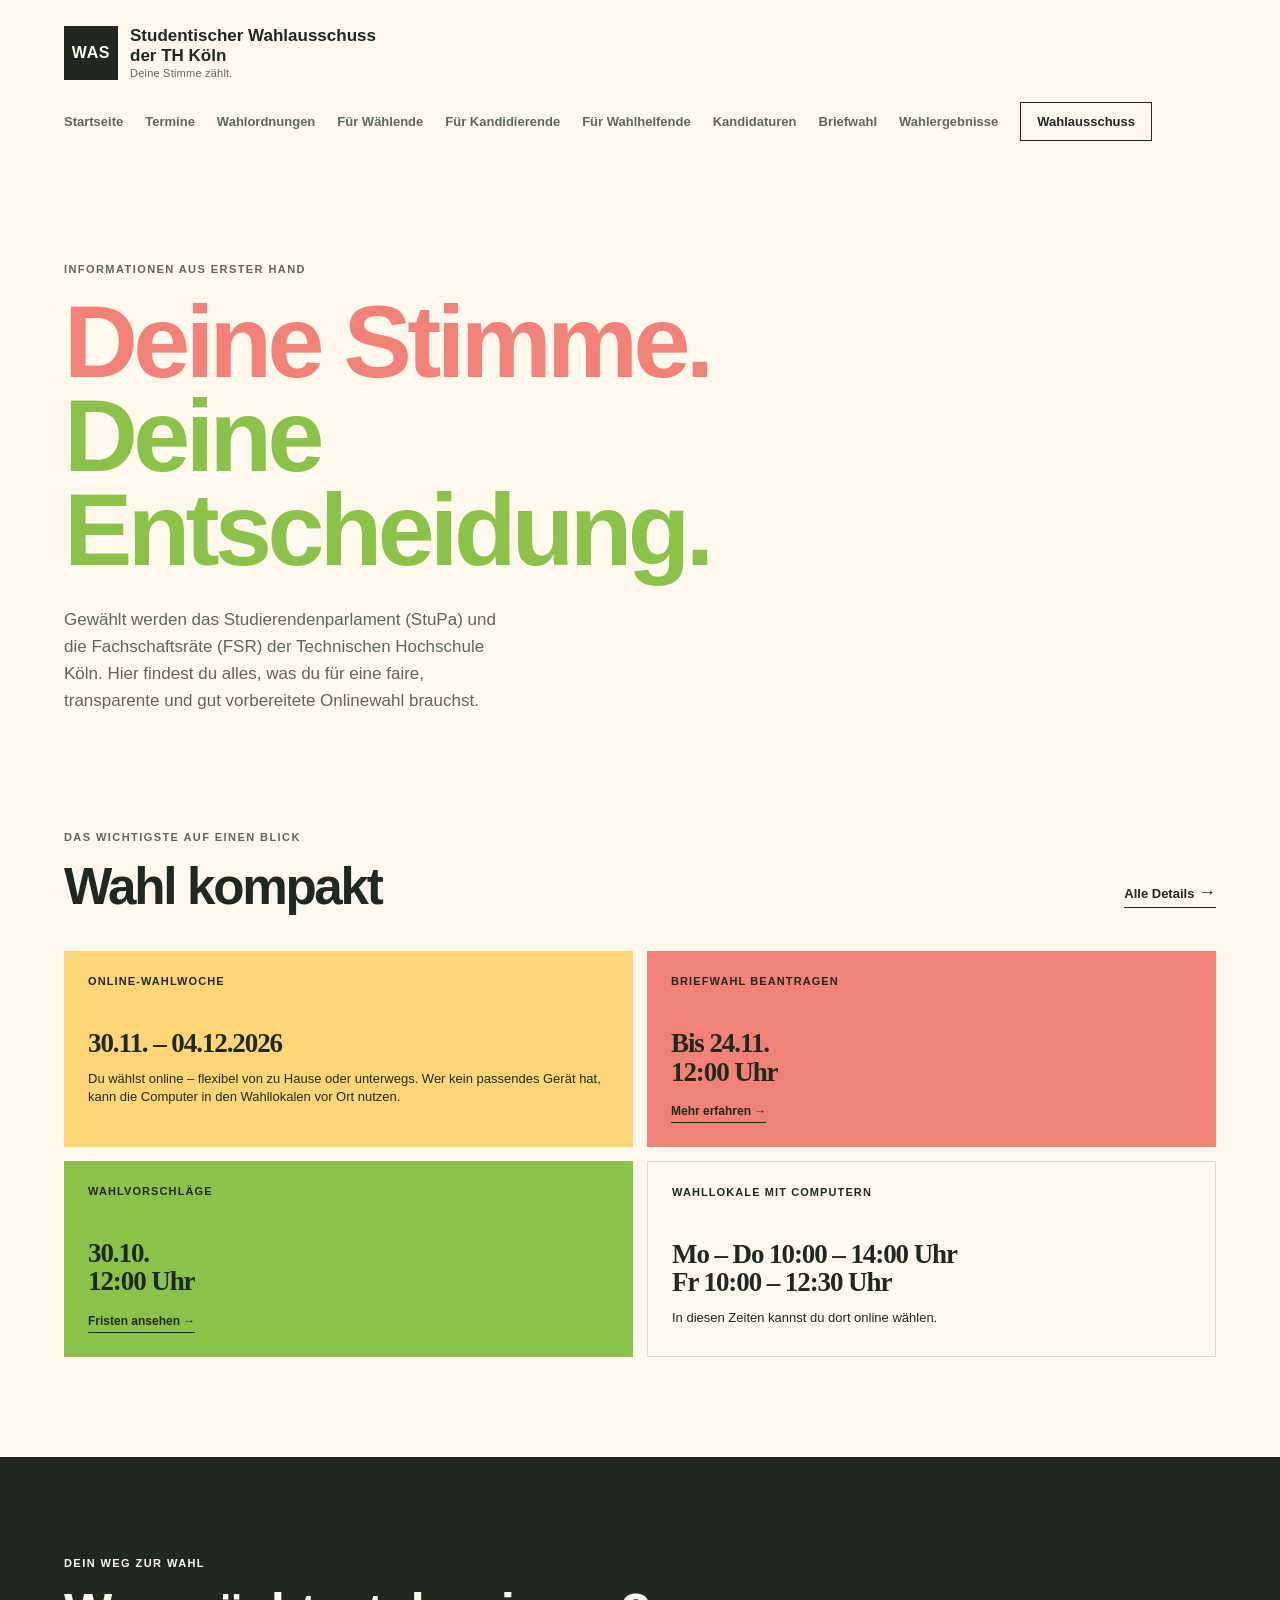
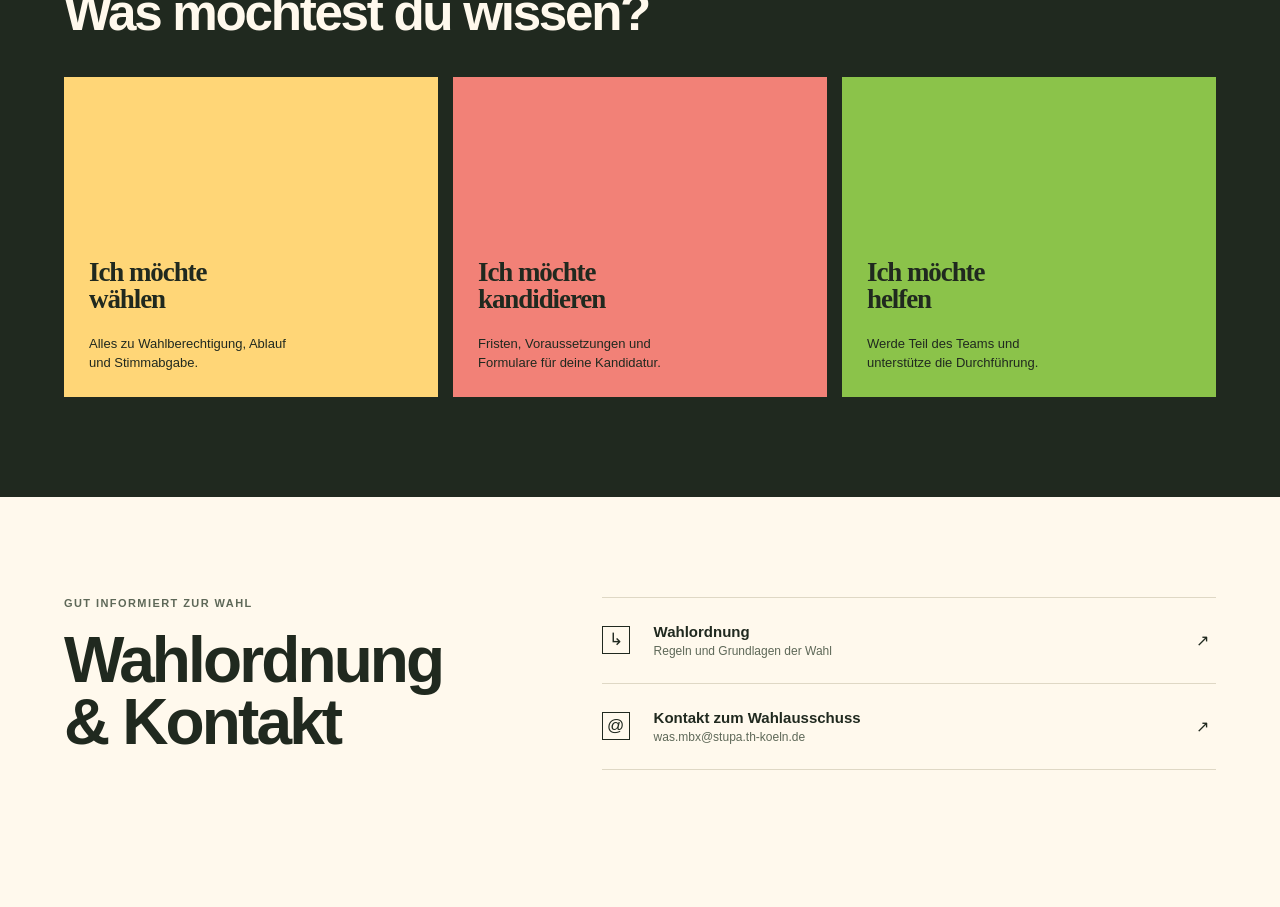
==== commit 0b6ce8ee: "Inhalt der gesamten Webseite überarbeitet: Texte korrigiert, Termine angepasst, PDF Dokumente aktual" ====
--- a/index.html
+++ b/index.html
@@ -41,10 +41,10 @@
       <section class="section facts-section" aria-labelledby="facts-title">
         <div class="section-heading compact"><p class="eyebrow">Das wichtigste auf einen Blick</p><h2 id="facts-title">Wahl kompakt</h2><a class="text-link" href="termine.html">Alle Details <span>→</span></a></div>
         <div class="facts-grid">
-          <article class="fact-card fact-card-wide"><span class="fact-label">Online-Wahlwoche</span><strong>30.11. – 04.12.2026</strong><p>Du wählst online. In den Wahllokalen stehen dafür Computer bereit.</p></article>
+          <article class="fact-card fact-card-wide"><span class="fact-label">Online-Wahlwoche</span><strong>30.11. – 04.12.2026</strong><p>Du wählst online – flexibel von zu Hause oder unterwegs. Wer kein passendes Gerät hat, kann die Computer in den Wahllokalen vor Ort nutzen.</p></article>
           <article class="fact-card"><span class="fact-label">Briefwahl beantragen</span><strong>Bis 24.11.<br />12:00 Uhr</strong><a class="text-link" href="briefwahl.html">Mehr erfahren →</a></article>
           <article class="fact-card"><span class="fact-label">Wahlvorschläge</span><strong>30.10.<br />12:00 Uhr</strong><a class="text-link" href="termine.html">Fristen ansehen →</a></article>
-          <article class="fact-card fact-card-wide"><span class="fact-label">Wahllokale mit Computern</span><strong>Mo – Do 10:00 – 14:00 Uhr<br />Fr 10:00 – 12:00 Uhr</strong><p>In diesen Zeiten kannst du dort online wählen.</p></article>
+          <article class="fact-card fact-card-wide"><span class="fact-label">Wahllokale mit Computern</span><strong>Mo – Do 10:00 – 14:00 Uhr<br />Fr 10:00 – 12:30 Uhr</strong><p>In diesen Zeiten kannst du dort online wählen.</p></article>
         </div>
       </section>
 
@@ -61,7 +61,7 @@
         <div><p class="eyebrow">Gut informiert zur Wahl</p><h2 id="service-title">Wahlordnung<br />& Kontakt</h2></div>
         <div class="resource-list">
           <a href="wahlordnungen.html"><span class="resource-icon">↳</span><span><strong>Wahlordnung</strong><small>Regeln und Grundlagen der Wahl</small></span><span>↗</span></a>
-          <a id="kontakt" href="mailto:wahlausschuss@example.org"><span class="resource-icon">@</span><span><strong>Kontakt zum Wahlausschuss</strong><small>wahlausschuss@example.org</small></span><span>↗</span></a>
+          <a id="kontakt" href="mailto:was.mbx@stupa.th-koeln.de"><span class="resource-icon">@</span><span><strong>Kontakt zum Wahlausschuss</strong><small>was.mbx@stupa.th-koeln.de</small></span><span>↗</span></a>
         </div>
       </section>
     </main>
--- a/styles.css
+++ b/styles.css
@@ -21,7 +21,7 @@
 .timeline { border-top: 1px solid var(--line); }.timeline-item { align-items: center; border-bottom: 1px solid var(--line); display: grid; gap: 35px; grid-template-columns: 140px 1fr 30px; min-height: 120px; padding: 15px 0; }.timeline-item time { align-items: baseline; display: flex; gap: 9px; }.timeline-item time b { font-family: 'Space Grotesk'; font-size: 38px; }.timeline-item time span { color: var(--muted); font-size: 12px; }.timeline-item h3 { font-size: 18px; margin-bottom: 6px; }.timeline-item p { color: var(--muted); font-size: 13px; margin: 0; }.tag { background: var(--green); font-size: 10px; font-weight: 700; padding: 5px 8px; text-transform: uppercase; }.is-current h3 { margin-top: 10px; }.item-arrow { font-size: 22px; }
 .choice-section { background: var(--ink); max-width: none; padding-left: max(5vw, calc((100vw - 1180px) / 2)); padding-right: max(5vw, calc((100vw - 1180px) / 2)); }.choice-section h2, .choice-section .eyebrow { color: var(--paper); }.choice-grid { display: grid; gap: 15px; grid-template-columns: repeat(3, 1fr); }.choice-card { min-height: 320px; padding: 25px; position: relative; transition: transform .2s ease; }.choice-card:hover { transform: translateY(-6px); }.choice-yellow { background: var(--yellow); }.choice-coral { background: var(--coral); }.choice-ink { background: var(--green); }.card-number { font-size: 11px; font-weight: 700; }.card-icon { font-size: 31px; position: absolute; right: 24px; top: 22px; }.choice-card h3 { bottom: 84px; font-family: 'Space Grotesk'; font-size: 27px; letter-spacing: -.04em; line-height: 1; margin: 0; position: absolute; max-width: 180px; }.choice-card p { bottom: 25px; font-size: 13px; line-height: 1.4; margin: 0; max-width: 220px; position: absolute; }.card-arrow { bottom: 24px; font-size: 23px; position: absolute; right: 25px; }
 .service-section { display: grid; gap: 10vw; grid-template-columns: .8fr 1.2fr; }.service-section h2 { font-size: clamp(40px, 5vw, 67px); line-height: .98; }.resource-list { border-top: 1px solid var(--line); }.resource-list a { align-items: center; border-bottom: 1px solid var(--line); display: grid; gap: 18px; grid-template-columns: 34px 1fr 20px; min-height: 86px; }.resource-icon { border: 1px solid var(--ink); font-size: 17px; height: 28px; line-height: 26px; text-align: center; width: 28px; }.resource-list strong, .resource-list small { display: block; }.resource-list strong { font-size: 15px; }.resource-list small { color: var(--muted); font-size: 12px; margin-top: 4px; }.site-footer { border-top: 1px solid var(--line); color: var(--muted); display: flex; font-size: 11px; gap: 30px; justify-content: space-between; margin: 0 5vw; padding: 24px 0; }
-@media (max-width: 700px) { .site-header { display: flex; justify-content: space-between; padding: 20px 6vw; position: relative; }.brand-mark { flex-basis: 50px; height: 50px; width: 50px; }.brand strong { font-size: 15px; }.menu-toggle { background: none; border: 1px solid var(--ink); display: block; flex: 0 0 auto; font: inherit; font-size: 12px; margin-left: auto; padding: 9px 12px; }.site-nav { background: var(--paper); border: 1px solid var(--line); display: none; flex-direction: column; gap: 20px; grid-column: auto; left: auto; margin-top: 0; padding: 25px; position: absolute; right: 6vw; top: 78px; width: min(320px, calc(100vw - 12vw)); z-index: 3; }.site-nav.is-open { display: flex; }.hero { display: block; margin-top: 25px; min-height: auto; padding: 0 6vw 70px; }.hero-copy { padding-top: 25px; }.section { padding: 70px 6vw; }.section-heading { display: block; }.section-heading .text-link { display: inline-block; margin-top: 22px; }.timeline-item { gap: 15px; grid-template-columns: 95px 1fr 20px; }.timeline-item time { display: block; }.timeline-item time b, .timeline-item time span { display: block; }.timeline-item time b { font-size: 30px; }.timeline-item h3 { font-size: 15px; }.choice-grid, .service-section { grid-template-columns: 1fr; }.choice-card { min-height: 250px; }.service-section { gap: 45px; }.site-footer { align-items: flex-start; flex-direction: column; gap: 8px; margin: 0 6vw; } }
+@media (max-width: 700px) { .site-header { display: block; padding: 20px 6vw; position: relative; }.brand { max-width: calc(100% - 90px); }.brand-mark { flex-basis: 65px; height: 65px; width: 65px; }.brand strong { font-size: 15px; }.menu-toggle { background: none; border: 1px solid var(--ink); display: block; font: inherit; font-size: 12px; padding: 9px 12px; position: absolute; right: 6vw; top: 20px; }.site-nav { background: var(--paper); border: 1px solid var(--line); display: none; flex-direction: column; gap: 20px; grid-column: auto; left: auto; margin-top: 0; padding: 25px; position: absolute; right: 6vw; top: 78px; width: min(320px, calc(100vw - 12vw)); z-index: 3; }.site-nav.is-open { display: flex; }.hero { display: block; margin-top: 25px; min-height: auto; padding: 0 6vw 70px; }.hero-copy { padding-top: 25px; }.section { padding: 70px 6vw; }.section-heading { display: block; }.section-heading .text-link { display: inline-block; margin-top: 22px; }.timeline-item { gap: 15px; grid-template-columns: 95px 1fr 20px; }.timeline-item time { display: block; }.timeline-item time b, .timeline-item time span { display: block; }.timeline-item time b { font-size: 30px; }.timeline-item h3 { font-size: 15px; }.choice-grid, .service-section { grid-template-columns: 1fr; }.choice-card { min-height: 250px; }.service-section { gap: 45px; }.site-footer { align-items: flex-start; flex-direction: column; gap: 8px; margin: 0 6vw; } }
 
 .page-main { min-height: calc(100vh - 150px); }
 .page-hero { background: var(--yellow); margin: 55px auto 0; max-width: 1180px; padding: 74px 7vw 82px; }
@@ -44,7 +44,7 @@
 .address-list { margin-top: 48px; }
 .briefwahl-followup { margin-top: 48px !important; }.briefwahl-followup address { color: var(--muted); font-size: 14px; font-style: normal; line-height: 1.6; margin-top: 18px; }
 .briefwahl-followup address { font-weight: 700; }
-.candidate-content { padding-top: 58px; }.candidate-deadline { background: var(--coral); padding: 28px; }.candidate-deadline strong { display: block; font-family: 'Space Grotesk'; font-size: clamp(28px, 4vw, 48px); letter-spacing: -.04em; margin: 18px 0 10px; }.candidate-deadline p { color: var(--ink); font-size: 14px; line-height: 1.6; margin: 0; max-width: 650px; }.candidate-columns { margin-top: 58px; }.candidate-columns h2, .candidate-section h2 { margin-top: 0; }.candidate-steps { color: var(--muted); display: grid; gap: 14px; font-size: 14px; line-height: 1.6; margin: 0; padding-left: 22px; }.candidate-section { border-top: 1px solid var(--line); margin-top: 70px; padding-top: 45px; }.candidate-section > .eyebrow { margin-bottom: 14px; }.candidate-section > h2 { font-size: clamp(28px, 4vw, 42px); margin-bottom: 18px; }.candidate-section > p { color: var(--muted); font-size: 14px; line-height: 1.6; max-width: 720px; }.support-grid { display: grid; gap: 14px; grid-template-columns: repeat(2, minmax(0, 1fr)); margin: 30px 0; max-width: 720px; }.support-grid > div { align-items: center; background: var(--green); display: flex; gap: 18px; padding: 22px; }.support-grid > div:last-child { background: var(--yellow); }.support-grid strong { font-family: 'Space Grotesk'; font-size: 48px; letter-spacing: -.05em; }.support-grid span { font-size: 13px; line-height: 1.35; }.candidate-documents { border-top: 0; padding-top: 0; }.document-list { border-top: 1px solid var(--line); margin-top: 30px; max-width: 820px; }.document-list > div { align-items: center; border-bottom: 1px solid var(--line); display: grid; gap: 18px; grid-template-columns: 35px 1fr; min-height: 80px; }.document-list strong, .document-list small { display: block; }.document-list strong { font-size: 15px; }.document-list small { color: var(--muted); font-size: 12px; margin-top: 4px; }.self-presentation { background: var(--paper); border: 1px solid var(--line); padding: 34px; }.candidate-content > .callout { margin-top: 50px; }
+.candidate-content { padding-top: 58px; }.candidate-deadline { background: var(--coral); padding: 28px; }.candidate-deadline strong { display: block; font-family: 'Space Grotesk'; font-size: clamp(28px, 4vw, 48px); letter-spacing: -.04em; margin: 18px 0 10px; }.candidate-deadline p { color: var(--ink); font-size: 14px; line-height: 1.6; margin: 0; max-width: 650px; }.candidate-columns { margin-top: 58px; }.candidate-columns h2, .candidate-section h2 { margin-top: 0; }.candidate-steps { color: var(--muted); display: grid; gap: 14px; font-size: 14px; line-height: 1.6; margin: 0; padding-left: 22px; }.candidate-section { border-top: 1px solid var(--line); margin-top: 70px; padding-top: 45px; }.candidate-section > .eyebrow { margin-bottom: 14px; }.candidate-section > h2 { font-size: clamp(28px, 4vw, 42px); margin-bottom: 18px; }.candidate-section > p { color: var(--muted); font-size: 14px; line-height: 1.6; max-width: 720px; }.support-grid { display: grid; gap: 14px; grid-template-columns: repeat(2, minmax(0, 1fr)); margin: 30px 0; max-width: 720px; }.support-grid > div { align-items: center; background: var(--green); display: flex; gap: 18px; padding: 22px; }.support-grid > div:last-child { background: var(--yellow); }.support-grid strong { font-family: 'Space Grotesk'; font-size: 48px; letter-spacing: -.05em; }.support-grid span { font-size: 13px; line-height: 1.35; }.candidate-documents { border-top: 0; padding-top: 0; }.document-list { border-top: 1px solid var(--line); margin-top: 30px; max-width: 820px; }.document-list > div { align-items: center; border-bottom: 1px solid var(--line); display: grid; gap: 18px; grid-template-columns: 35px 1fr; min-height: 80px; }.document-list strong, .document-list small { display: block; }.document-list strong { font-size: 15px; }.document-list small { color: var(--muted); font-size: 12px; margin-top: 4px; }.document-list-large { max-width: none; margin-top: 42px; }.document-list-large > a { align-items: center; border-bottom: 1px solid var(--line); display: grid; gap: 18px; grid-template-columns: 50px 1fr 25px; min-height: 92px; padding: 14px 0; }.document-list-large > a:first-child { border-top: 1px solid var(--line); }.document-list-large .resource-icon { background: var(--ink); color: var(--paper); font-size: 9px; font-weight: 700; height: 30px; letter-spacing: .04em; width: 38px; }.document-list-large strong, .document-list-large small { display: block; }.document-list-large strong { font-size: 16px; }.document-list-large small { color: var(--muted); font-size: 12px; margin-top: 5px; }.document-list-large > a > span:last-child { font-size: 22px; }.self-presentation { background: var(--paper); border: 1px solid var(--line); padding: 34px; }.candidate-content > .callout { margin-top: 50px; }
 .document-page { padding-top: 58px; }.document-intro h2 { font-size: 28px; margin: 0 0 10px; }.document-intro > p:last-child { color: var(--muted); font-size: 14px; line-height: 1.6; }.document-list-large { max-width: none; margin-top: 42px; }.document-list-large > a { align-items: center; border-bottom: 1px solid var(--line); display: grid; gap: 18px; grid-template-columns: 50px 1fr 25px; min-height: 92px; padding: 14px 0; }.document-list-large > a:first-child { border-top: 1px solid var(--line); }.document-list-large .resource-icon { background: var(--ink); color: var(--paper); font-size: 9px; font-weight: 700; height: 30px; letter-spacing: .04em; width: 38px; }.document-list-large strong, .document-list-large small { display: block; }.document-list-large strong { font-size: 16px; }.document-list-large small { color: var(--muted); font-size: 12px; margin-top: 5px; }.document-list-large > a > span:last-child { font-size: 22px; }
 .document-placeholder { cursor: default; opacity: .7; }.document-placeholder > span:last-child { color: var(--muted); }.candidatures-note { margin-top: 58px; }
 .voter-content { padding-top: 58px; }.voter-columns { margin-top: 0; }.voter-columns h2, .voter-section > h2 { margin-top: 0; }.voter-section { border-top: 1px solid var(--line); margin-top: 70px; padding-top: 45px; }.voter-section > .eyebrow { margin-bottom: 14px; }.voter-section > h2 { font-size: clamp(28px, 4vw, 42px); margin-bottom: 18px; }.voter-section > p { color: var(--muted); font-size: 14px; line-height: 1.6; max-width: 760px; }.voter-election { background: var(--paper); border: 1px solid var(--line); padding: 34px; }.voter-time { background: var(--green); margin-top: 30px; max-width: 620px; padding: 22px; }.voter-time strong { display: block; font-family: 'Space Grotesk'; font-size: clamp(28px, 4vw, 45px); letter-spacing: -.04em; margin: 14px 0 6px; }.voter-time p { font-size: 13px; margin: 0; }.opening-hours { margin-top: 28px; }.voter-briefwahl { background: var(--yellow); padding: 34px; }.voter-briefwahl > p { color: var(--ink); }.voter-briefwahl .button { margin-top: 14px; }.voter-newspaper .resource-panel { max-width: 700px; margin-top: 28px; }.voter-newspaper .resource-panel .resource-icon { background: var(--ink); color: var(--paper); font-size: 9px; font-weight: 700; height: 30px; width: 38px; }
